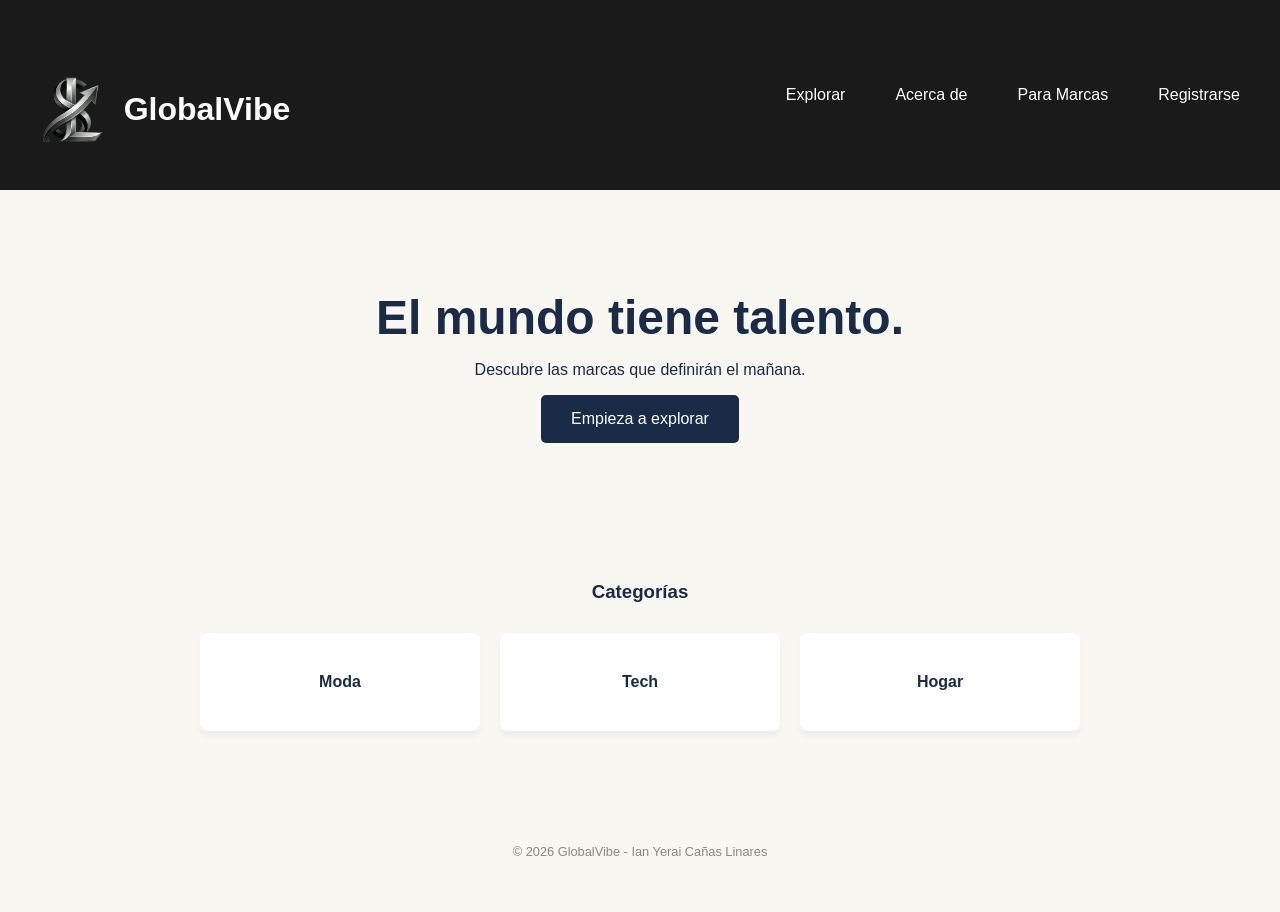
==== Ventana 1/index.html @ da9638cf "Ventana 1" ====
<!DOCTYPE html>
<html lang="es">
<head>
    <meta charset="UTF-8">
    <meta name="viewport" content="width=device-width, initial-scale=1.0">
    <link rel="stylesheet" href="CSS/index.css">
    <title>Marcas Emergentes</title>
</head>
<body>
    <header class="Encabezado">
        <div class="logo">
            <img src="Images/Log.png" width="10%" alt="">
            <h1>GlobalVibe</h1>
        </div>
        <nav class="Navegacion">
            <ul>
                <li><a href="#">Explorar</a></li>
                <li><a href="#">Acerca de</a></li>
                <li><a href="#">Para Marcas</a></li>
                <li><a href="#">Registrarse</a></li>
            </ul>
        </nav>
    </header>
    <main>
        <section>
            <h2>El mundo tiene talento.</h2>
            <p>Descubre las marcas que definirán el mañana.</p>
            <button>Empieza a explorar</button>
        </section>
        <section>
            <h3>Categorías</h3>
            <div>
                <article>Moda</article>
                <article>Tech</article>
                <article>Hogar</article>
            </div>
        </section>
    </main>
    <footer>
        <p>&copy; 2026 GlobalVibe - Ian Yerai Cañas Linares</p>
    </footer>

</body>
</html>
---- Ventana 1/CSS/index.css ----
body {
    font-family: 'Inter', sans-serif;
    margin: 0;
    padding: 0;
    background-color: #F9F7F2;
    color: #1A2B48;
}

header {
    display: flex;
    justify-content: space-between;
    align-items: center;
    padding: 20px 20px;
    background-color: #1a1a1a;
    color: white;
}
.logo  {
    display: flex;
    align-items: center;
    justify-content: left;
    padding: 20px;
}
.Navegacion {
    display: flex;
}
nav ul {
    display: flex;
    list-style: none;
    gap: 30px;
    margin: 0;
}
nav a {
    display: flex;
    text-decoration: none;
    color: white;
    font-weight: 500;
    padding-right: 20px;
}

section {
    padding: 60px 5%;
    text-align: center;
}

h2 {
    font-size: 3rem;
    margin-bottom: 10px;
}

button {
    background-color: #1A2B48;
    color: white;
    padding: 15px 30px;
    border: none;
    cursor: pointer;
    font-size: 1rem;
    border-radius: 5px;
}

div {
    display: flex;
    justify-content: center;
    gap: 20px;
    margin-top: 30px;
}

article {
    background-color: white;
    padding: 40px;
    border-radius: 8px;
    box-shadow: 0 4px 6px rgba(0,0,0,0.05);
    width: 200px;
    font-weight: bold;
}

footer {
    text-align: center;
    padding: 40px;
    font-size: 0.8rem;
    color: #888;
}
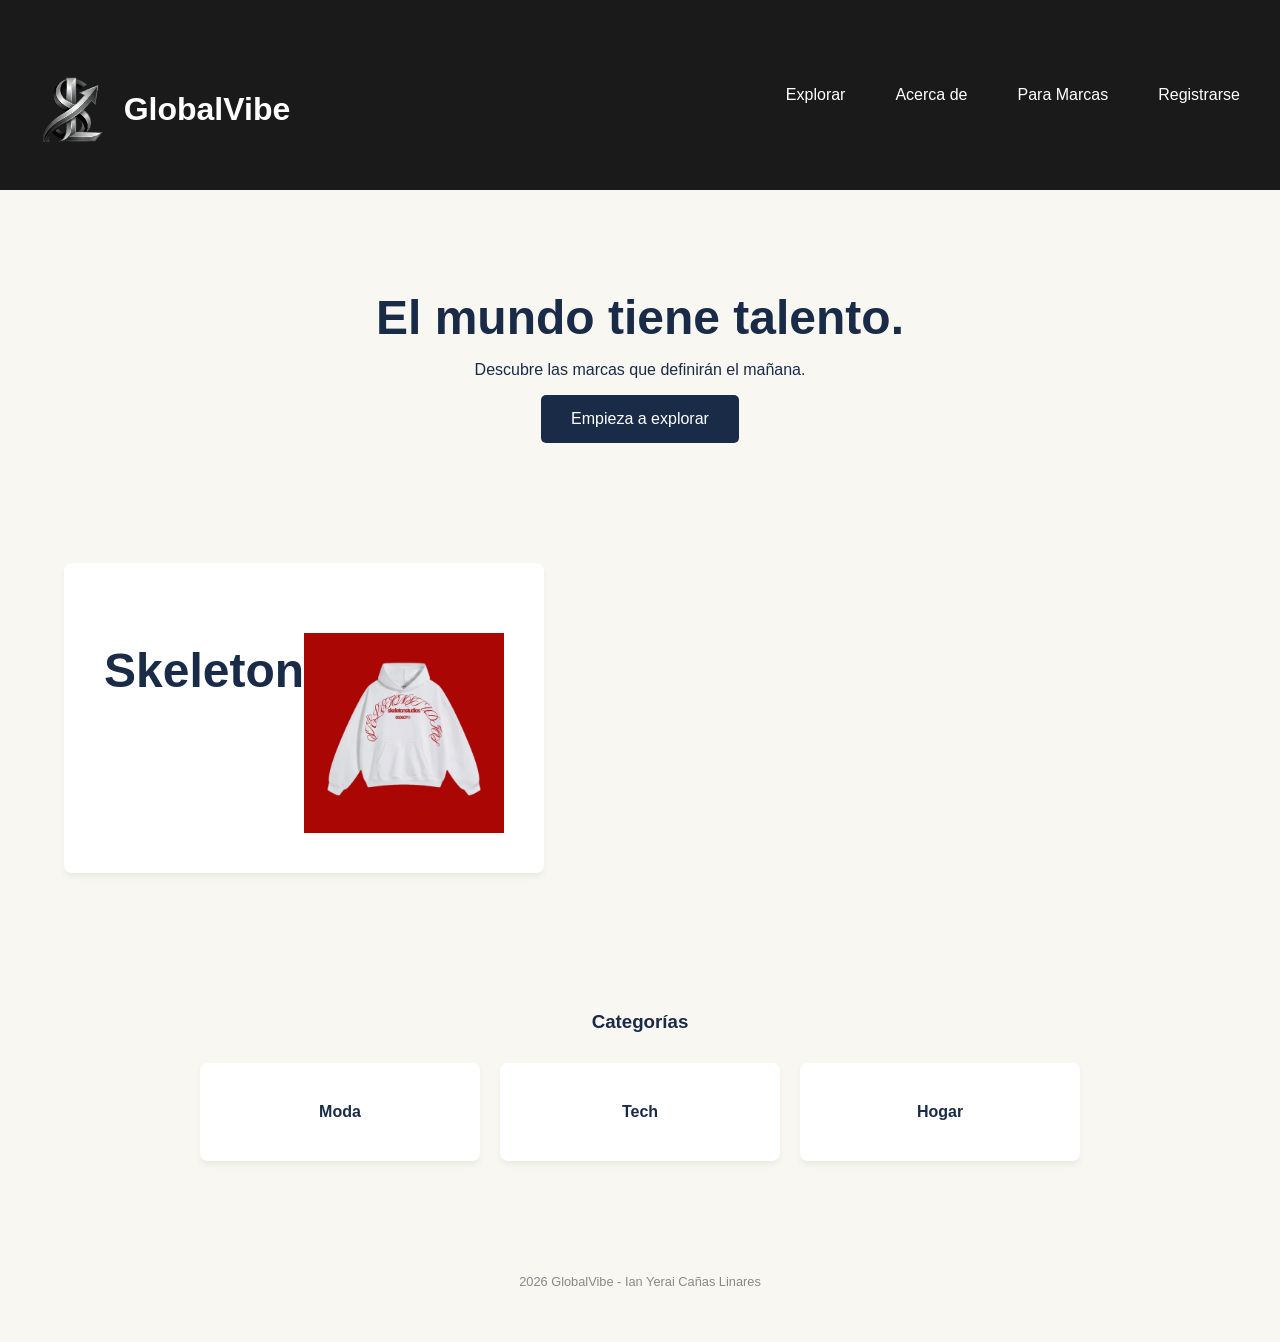
==== commit e6947774: "Release" ====
--- a/Ventana 1/index.html
+++ b/Ventana 1/index.html
@@ -4,6 +4,7 @@
     <meta charset="UTF-8">
     <meta name="viewport" content="width=device-width, initial-scale=1.0">
     <link rel="stylesheet" href="CSS/index.css">
+    <link rel="shortcut icon" href="Images/Log.ico" type="image/x-icon">
     <title>Marcas Emergentes</title>
 </head>
 <body>
@@ -14,10 +15,10 @@
         </div>
         <nav class="Navegacion">
             <ul>
-                <li><a href="#">Explorar</a></li>
+                <li><a href="/Ventana 3/index.html">Explorar</a></li>
                 <li><a href="#">Acerca de</a></li>
                 <li><a href="#">Para Marcas</a></li>
-                <li><a href="#">Registrarse</a></li>
+                <li><a href="/Ventana 2/index.html">Registrarse</a></li>
             </ul>
         </nav>
     </header>
@@ -26,6 +27,12 @@
             <h2>El mundo tiene talento.</h2>
             <p>Descubre las marcas que definirán el mañana.</p>
             <button>Empieza a explorar</button>
+        </section>
+        <section id="Skeleton"  class="Ske">
+            <article class="Skeleton">
+                <h2>Skeleton</h2>
+                <div class="UltimaCena"><img src="Images/hoddie---ltima-cena--1776465491877-zeobo70lesk (1).webp" width="100%" alt=""></div>
+            </article>
         </section>
         <section>
             <h3>Categorías</h3>
@@ -37,7 +44,7 @@
         </section>
     </main>
     <footer>
-        <p>&copy; 2026 GlobalVibe - Ian Yerai Cañas Linares</p>
+        <p>2026 GlobalVibe - Ian Yerai Cañas Linares</p>
     </footer>
 
 </body>
--- a/Ventana 1/CSS/index.css
+++ b/Ventana 1/CSS/index.css
@@ -36,7 +36,14 @@
     font-weight: 500;
     padding-right: 20px;
 }
-
+.Skeleton{
+    display: flex;
+    width: 400px;
+}
+.UltimaCena{
+    display: flex;
+    align-items: center;
+}
 section {
     padding: 60px 5%;
     text-align: center;
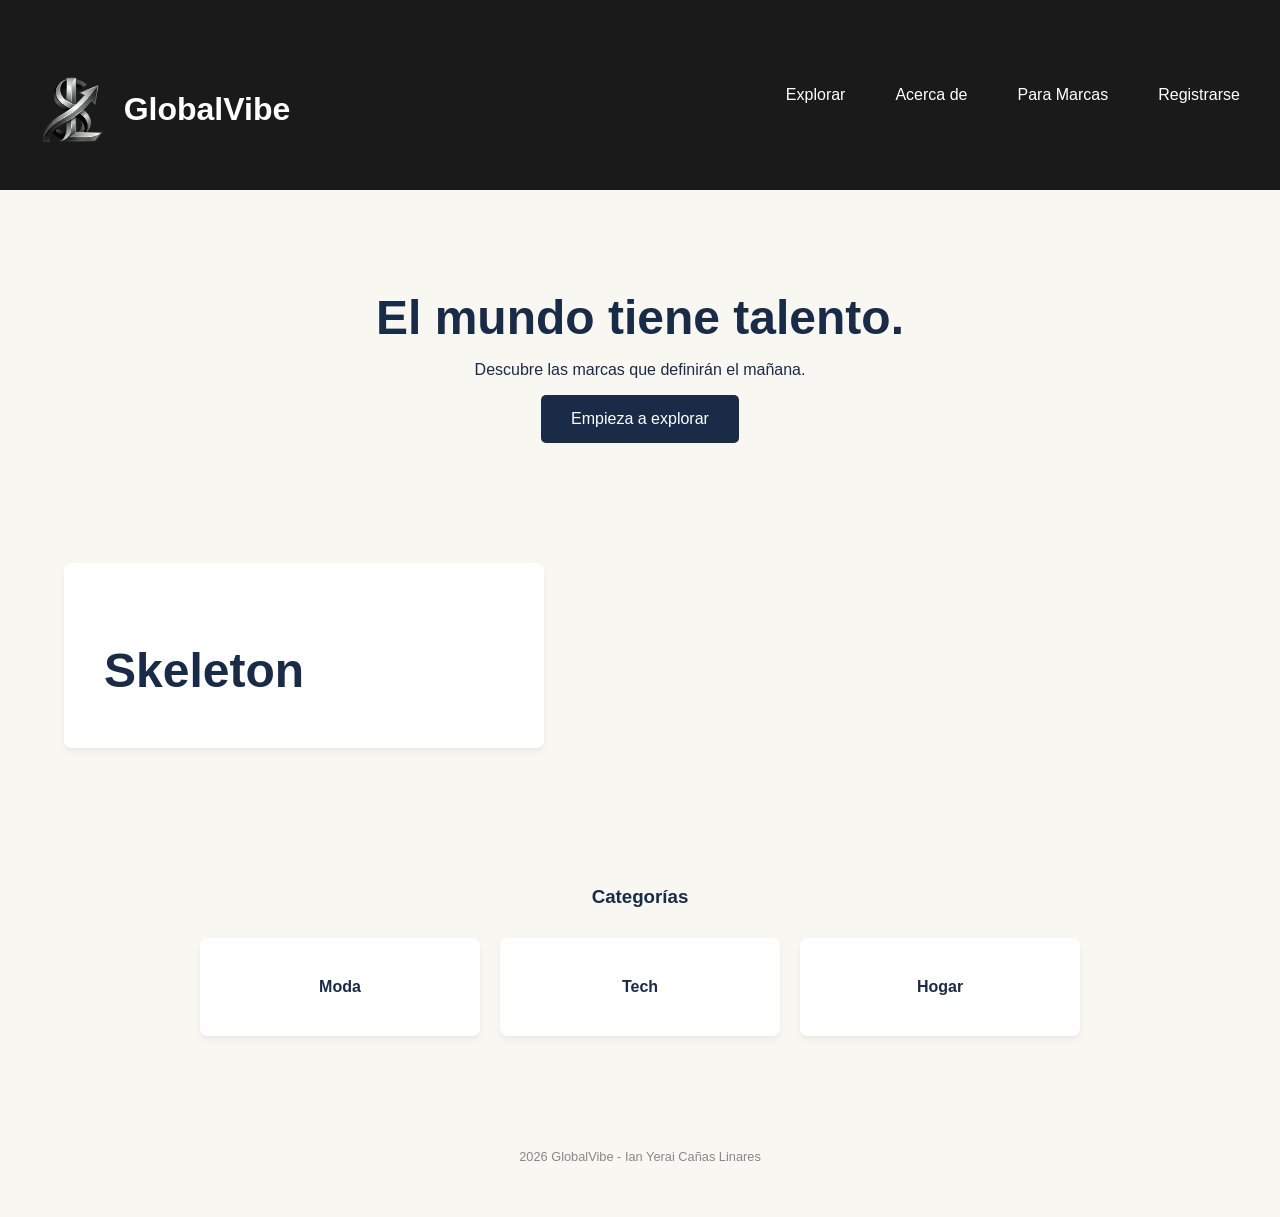
==== commit 1fff6481: "Ventana 1 y 2" ====
--- a/Ventana 1/index.html
+++ b/Ventana 1/index.html
@@ -5,7 +5,7 @@
     <meta name="viewport" content="width=device-width, initial-scale=1.0">
     <link rel="stylesheet" href="CSS/index.css">
     <link rel="shortcut icon" href="Images/Log.ico" type="image/x-icon">
-    <title>Marcas Emergentes</title>
+    <title>Supporting D-Marks</title>
 </head>
 <body>
     <header class="Encabezado">
@@ -26,12 +26,11 @@
         <section>
             <h2>El mundo tiene talento.</h2>
             <p>Descubre las marcas que definirán el mañana.</p>
-            <button>Empieza a explorar</button>
+            <button><a href="/Ventana 3/index.html"></a>Empieza a explorar</button>
         </section>
         <section id="Skeleton"  class="Ske">
             <article class="Skeleton">
                 <h2>Skeleton</h2>
-                <div class="UltimaCena"><img src="Images/hoddie---ltima-cena--1776465491877-zeobo70lesk (1).webp" width="100%" alt=""></div>
             </article>
         </section>
         <section>
--- a/Ventana 1/CSS/index.css
+++ b/Ventana 1/CSS/index.css
@@ -39,6 +39,7 @@
 .Skeleton{
     display: flex;
     width: 400px;
+    background-image: url(/Ventana\ 1/.UltimaCena);
 }
 .UltimaCena{
     display: flex;
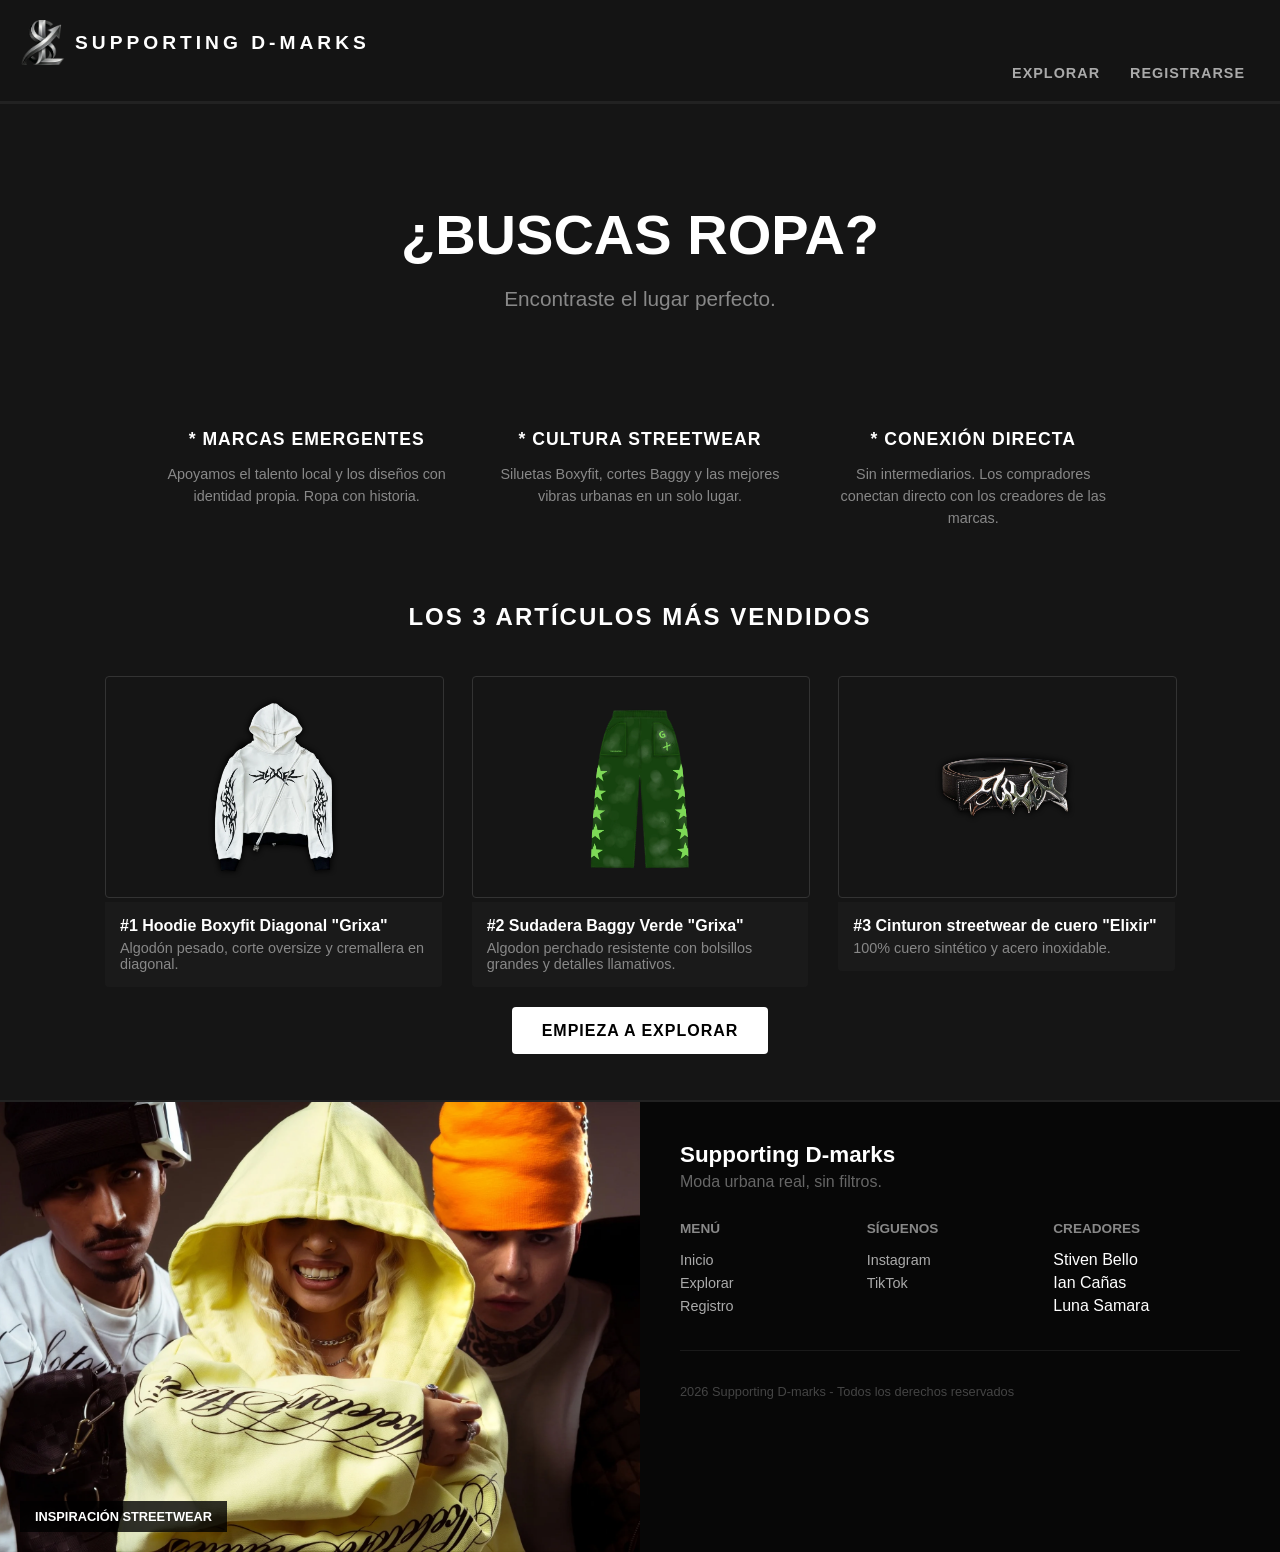
==== commit 37ba4a3e: "Ventana 1, 2 y 3 Finalizadas" ====
--- a/Ventana 1/index.html
+++ b/Ventana 1/index.html
@@ -2,49 +2,129 @@
 <html lang="es">
 <head>
     <meta charset="UTF-8">
-    <meta name="viewport" content="width=device-width, initial-scale=1.0">
-    <link rel="stylesheet" href="CSS/index.css">
-    <link rel="shortcut icon" href="Images/Log.ico" type="image/x-icon">
-    <title>Supporting D-Marks</title>
+    <title>Supporting D-marks | Inicio</title>
+    <link rel="stylesheet" href="/Ventana 1/CSS/index.css">
+    <link rel="shortcut icon" href="/Ventana 1/Images/Log.ico" type="image/x-icon">
 </head>
 <body>
-    <header class="Encabezado">
-        <div class="logo">
-            <img src="Images/Log.png" width="10%" alt="">
-            <h1>GlobalVibe</h1>
+
+    <div class="barra-navegacion">
+        <div class="contenedor-logo">
+            <img src="/Ventana 1/Images/Log.png " width="2%" class="imagen-logo" alt="Logo">
+            <b class="texto-logo">SUPPORTING D-MARKS</b>
         </div>
-        <nav class="Navegacion">
-            <ul>
-                <li><a href="/Ventana 3/index.html">Explorar</a></li>
-                <li><a href="#">Acerca de</a></li>
-                <li><a href="#">Para Marcas</a></li>
-                <li><a href="/Ventana 2/index.html">Registrarse</a></li>
-            </ul>
-        </nav>
-    </header>
-    <main>
-        <section>
-            <h2>El mundo tiene talento.</h2>
-            <p>Descubre las marcas que definirán el mañana.</p>
-            <button><a href="/Ventana 3/index.html"></a>Empieza a explorar</button>
-        </section>
-        <section id="Skeleton"  class="Ske">
-            <article class="Skeleton">
-                <h2>Skeleton</h2>
-            </article>
-        </section>
-        <section>
-            <h3>Categorías</h3>
-            <div>
-                <article>Moda</article>
-                <article>Tech</article>
-                <article>Hogar</article>
+        <div class="botones-menu">
+            <a href="/index.html">Explorar</a>
+            <a href="/Ventana 2/index.html">Registrarse</a>
+        </div>
+    </div>
+    
+    
+    <div class="seccion-productos" id="seccion-productos">
+        <div class="cuerpo-principal">
+            <h1 class="titulo-gigante">¿BUSCAS ROPA?</h1>
+            <p class="subtitulo">Encontraste el lugar perfecto.</p>
+        </div>
+        <div class="seccion-beneficios">
+        <div class="contenedor-beneficios">
+            
+            <div class="tarjeta-beneficio">
+                <h3>* MARCAS EMERGENTES</h3>
+                <p>Apoyamos el talento local y los diseños con identidad propia. Ropa con historia.</p>
             </div>
-        </section>
-    </main>
-    <footer>
-        <p>2026 GlobalVibe - Ian Yerai Cañas Linares</p>
-    </footer>
+
+            <div class="tarjeta-beneficio">
+                <h3>* CULTURA STREETWEAR</h3>
+                <p>Siluetas Boxyfit, cortes Baggy y las mejores vibras urbanas en un solo lugar.</p>
+            </div>
+
+            <div class="tarjeta-beneficio">
+                <h3>* CONEXIÓN DIRECTA</h3>
+                <p>Sin intermediarios. Los compradores conectan directo con los creadores de las marcas.</p>
+            </div>
+
+        </div>
+    </div>
+        <h2 class="titulo-seccion">LOS 3 ARTÍCULOS MÁS VENDIDOS</h2>
+        
+        <div class="contenedor-productos">
+            
+            <div class="tarjeta-producto">
+                <img src="/Ventana 3/IMAGENES/chaquetadiagonal.webp" class="foto-articulo">
+                <div class="info-articulo">
+                    <h4>#1 Hoodie Boxyfit Diagonal "Grixa"</h4>
+                    <p>Algodón pesado, corte oversize y cremallera en diagonal.</p>
+                </div>
+            </div>
+
+            <!-- Producto 2 -->
+            <div class="tarjeta-producto">
+                <img src="/Ventana 3/IMAGENES/14.png" class="foto-articulo">
+                <div class="info-articulo">
+                    <h4>#2 Sudadera Baggy Verde "Grixa" </h4>
+                    <p>Algodon perchado resistente con bolsillos grandes y detalles llamativos.</p>
+                </div>
+            </div>
+
+            <!-- Producto 3 -->
+            <div class="tarjeta-producto">
+                <img src="/Ventana 3/IMAGENES/cinturon.webp" class="foto-articulo">
+                <div class="info-articulo">
+                    <h4>#3 Cinturon streetwear de cuero "Elixir"</h4>
+                    <p>100% cuero sintético y acero inoxidable.</p>
+                </div>
+            </div>
+            
+        </div>
+        <div class="cuerpo-principal">
+            <a href="/index.html" class="boton-empezar">Empieza a explorar</a>
+        </div>
+    </div>
+
+    <!-- 4. SECCIÓN DIVIDIDA EN LA MITAD ABAJO (FOTO MODELO Y FOOTER) -->
+    <div class="seccion-inferior-dividida">
+        
+        <!-- Mitad Izquierda: Foto del modelo -->
+        <div class="mitad-modelo">
+            <img src="/Ventana 1/Images/Fondo.webp" class="foto-modelo">
+            <div class="texto-foto">INSPIRACIÓN STREETWEAR</div>
+        </div>
+
+        <!-- Mitad Derecha: Pie de Página (Footer) -->
+        <div class="mitad-footer">
+            
+            <div class="encabezado-footer">
+                <h3>Supporting D-marks</h3>
+                <p>Moda urbana real, sin filtros.</p>
+            </div>
+
+            <div class="bloque-links">
+                <h4>Menú</h4>
+                <p><a href="index.html">Inicio</a></p>
+                <p><a href="#seccion-productos">Explorar</a></p>
+                <p><a href="registro.html">Registro</a></p>
+            </div>
+
+            <div class="bloque-links">
+                <h4>Síguenos</h4>
+                <p><a href="#">Instagram</a></p>
+                <p><a href="#">TikTok</a></p>
+            </div>
+
+            <div class="bloque-links">
+                <h4>Creadores</h4>
+                <p>Stiven Bello</p>
+                <p>Ian Cañas</p>
+                <p>Luna Samara</p>
+            </div>
+
+            <div class="derechos-autor">
+                <p>2026 Supporting D-marks - Todos los derechos reservados</p>
+            </div>
+
+        </div>
+
+    </div>
 
 </body>
 </html>
--- a/Ventana 1/CSS/index.css
+++ b/Ventana 1/CSS/index.css
@@ -1,89 +1,262 @@
+
 body {
-    font-family: 'Inter', sans-serif;
+    background-color: rgba(0, 0, 0, 0.75); 
+    background-blend-mode: overlay;
+    color: #ffffff;
+    font-family: sans-serif;
     margin: 0;
     padding: 0;
-    background-color: #F9F7F2;
-    color: #1A2B48;
-}
-
-header {
+}
+
+/* --- BARRA DE NAVEGACIÓN --- */
+.barra-navegacion {
+    background-color: #141414;
+    padding: 20px;
+    border-bottom: 1px solid #222;
+    overflow: hidden;
+    text-align: center;
+}
+
+.contenedor-logo {
     display: flex;
-    justify-content: space-between;
+    justify-content: flex-start;
     align-items: center;
-    padding: 20px 20px;
-    background-color: #1a1a1a;
-    color: white;
-}
-.logo  {
+}
+.imagen-logo {
+    width: 45px;
+    height: 45px;
+    object-fit: cover;
+    border-radius: 4px;
+    display: inline-block;
+    vertical-align: middle;
+    margin-right: 10px;
+}
+.texto-logo {
+    font-size: 1.2rem;
+    letter-spacing: 4px;
+    font-weight: bold;
+    display: inline-block;
+    vertical-align: middle;
+}
+
+.botones-menu {
     display: flex;
     align-items: center;
-    justify-content: left;
+    float:inline-end;
+}
+
+.botones-menu a {
+    color: #aaa;
+    text-decoration: none;
+    margin: 0 15px;
+    font-weight: bold;
+    font-size: 0.9rem;
+    text-transform: uppercase;
+    letter-spacing: 1px;
+    align-items: center;
+}
+
+.botones-menu a:hover {
+    color: #fff;
+}
+
+.cuerpo-principal {
+    text-align: center;
+    padding: 20px 20px;
+}
+
+.titulo-gigante {
+    font-size: 3.5rem;
+    margin-bottom: 10px;
+}
+
+.subtitulo {
+    color: #888;
+    font-size: 1.3rem;
+    margin-bottom: 40px;
+}
+
+.boton-empezar {
+    background-color: #ffffff;
+    color: #000000;
+    text-decoration: none;
+    padding: 15px 30px;
+    font-weight: bold;
+    border-radius: 4px;
+    text-transform: uppercase;
+    letter-spacing: 1px;
+}
+
+.seccion-beneficios {
+    padding: 20px 20px 20px 20px;
+    text-align: center;
+}
+
+.contenedor-beneficios {
+    max-width: 1000px;
+    margin: 0 auto;
+    overflow: hidden; 
+}
+
+.tarjeta-beneficio {
+    width: 33.33%;
+    float: left;
     padding: 20px;
-}
-.Navegacion {
-    display: flex;
-}
-nav ul {
-    display: flex;
-    list-style: none;
-    gap: 30px;
+    box-sizing: border-box;
+}
+
+.tarjeta-beneficio h3 {
+    font-size: 1.1rem;
+    margin-bottom: 10px;
+    letter-spacing: 1px;
+    color: #ffffff;
+}
+
+.tarjeta-beneficio p {
+    font-size: 0.9rem;
+    color: #888;
+    line-height: 1.5; 
+}
+.seccion-productos {
+    background-color: rgba(17, 17, 17, 0.9);
+    padding: 40px 20px;
+    text-align: center;
+    border-top: 2px solid #222;
+}
+
+.titulo-seccion {
+    margin-bottom: 30px;
+    font-size: 1.5rem;
+    letter-spacing: 2px;
+}
+
+.contenedor-productos {
+    max-width: 1100px;
+    margin: 0 auto;
+    overflow: hidden;
+}
+
+.tarjeta-producto {
+    width: 33.33%;
+    float: left;
+    padding: 15px;
+    box-sizing: border-box;
+    transition: 0.3s;
+}
+.tarjeta-producto:hover {
+    transform: scale(1.05);
+}
+
+.foto-articulo {
+    width: 100%;
+    height: 220px;
+    object-fit:contain;
+    border-radius: 4px;
+    border: 1px solid #333;
+}
+
+.info-articulo {
+    background-color: #1a1a1a;
+    padding: 15px;
+    text-align: left;
+    border-radius: 0 0 4px 4px;
+}
+
+.info-articulo h4 {
+    margin: 0 0 5px 0;
+}
+
+.info-articulo p {
     margin: 0;
-}
-nav a {
-    display: flex;
+    color: #888;
+    font-size: 0.9rem;
+}
+
+
+.seccion-inferior-dividida {
+    width: 100%;
+    overflow: hidden; 
+    border-top: 2px solid #222;
+    background-color: #070707;
+}
+
+
+.mitad-modelo {
+    width: 50%;
+    float: left;
+    position: relative;
+}
+
+.foto-modelo {
+    width: 100%;
+    height: 450px; 
+    object-fit: cover;
+    display: block;
+}
+
+.texto-foto {
+    position: absolute;
+    bottom: 20px;
+    left: 20px;
+    background-color: rgba(0, 0, 0, 0.8);
+    padding: 8px 15px;
+    font-size: 0.8rem;
+    font-weight: bold;
+}
+
+.mitad-footer {
+    width: 50%;
+    float: left;
+    padding: 40px;
+    box-sizing: border-box;
+}
+
+.encabezado-footer {
+    margin-bottom: 30px;
+}
+
+.encabezado-footer h3 {
+    margin: 0 0 5px 0;
+    font-size: 1.4rem;
+}
+
+.encabezado-footer p {
+    margin: 0;
+    color: #666;
+}
+
+.bloque-links {
+    width: 33.33%;
+    float: left;
+    margin-bottom: 30px;
+}
+
+.bloque-links h4 {
+    margin: 0 0 15px 0;
+    color: #888;
+    text-transform: uppercase;
+    font-size: 0.85rem;
+}
+
+.bloque-links p {
+    margin: 5px 0;
+}
+
+.bloque-links a {
+    color: #aaa;
     text-decoration: none;
-    color: white;
-    font-weight: 500;
-    padding-right: 20px;
-}
-.Skeleton{
-    display: flex;
-    width: 400px;
-    background-image: url(/Ventana\ 1/.UltimaCena);
-}
-.UltimaCena{
-    display: flex;
-    align-items: center;
-}
-section {
-    padding: 60px 5%;
-    text-align: center;
-}
-
-h2 {
-    font-size: 3rem;
-    margin-bottom: 10px;
-}
-
-button {
-    background-color: #1A2B48;
-    color: white;
-    padding: 15px 30px;
-    border: none;
-    cursor: pointer;
-    font-size: 1rem;
-    border-radius: 5px;
-}
-
-div {
-    display: flex;
-    justify-content: center;
-    gap: 20px;
-    margin-top: 30px;
-}
-
-article {
-    background-color: white;
-    padding: 40px;
-    border-radius: 8px;
-    box-shadow: 0 4px 6px rgba(0,0,0,0.05);
-    width: 200px;
-    font-weight: bold;
-}
-
-footer {
-    text-align: center;
-    padding: 40px;
+    font-size: 0.9rem;
+}
+
+.bloque-links a:hover {
+    color: #fff;
+}
+
+.derechos-autor {
+    width: 100%;
+    float: left;
+    border-top: 1px solid #1a1a1a;
+    padding-top: 20px;
+    color: #444;
     font-size: 0.8rem;
-    color: #888;
 }
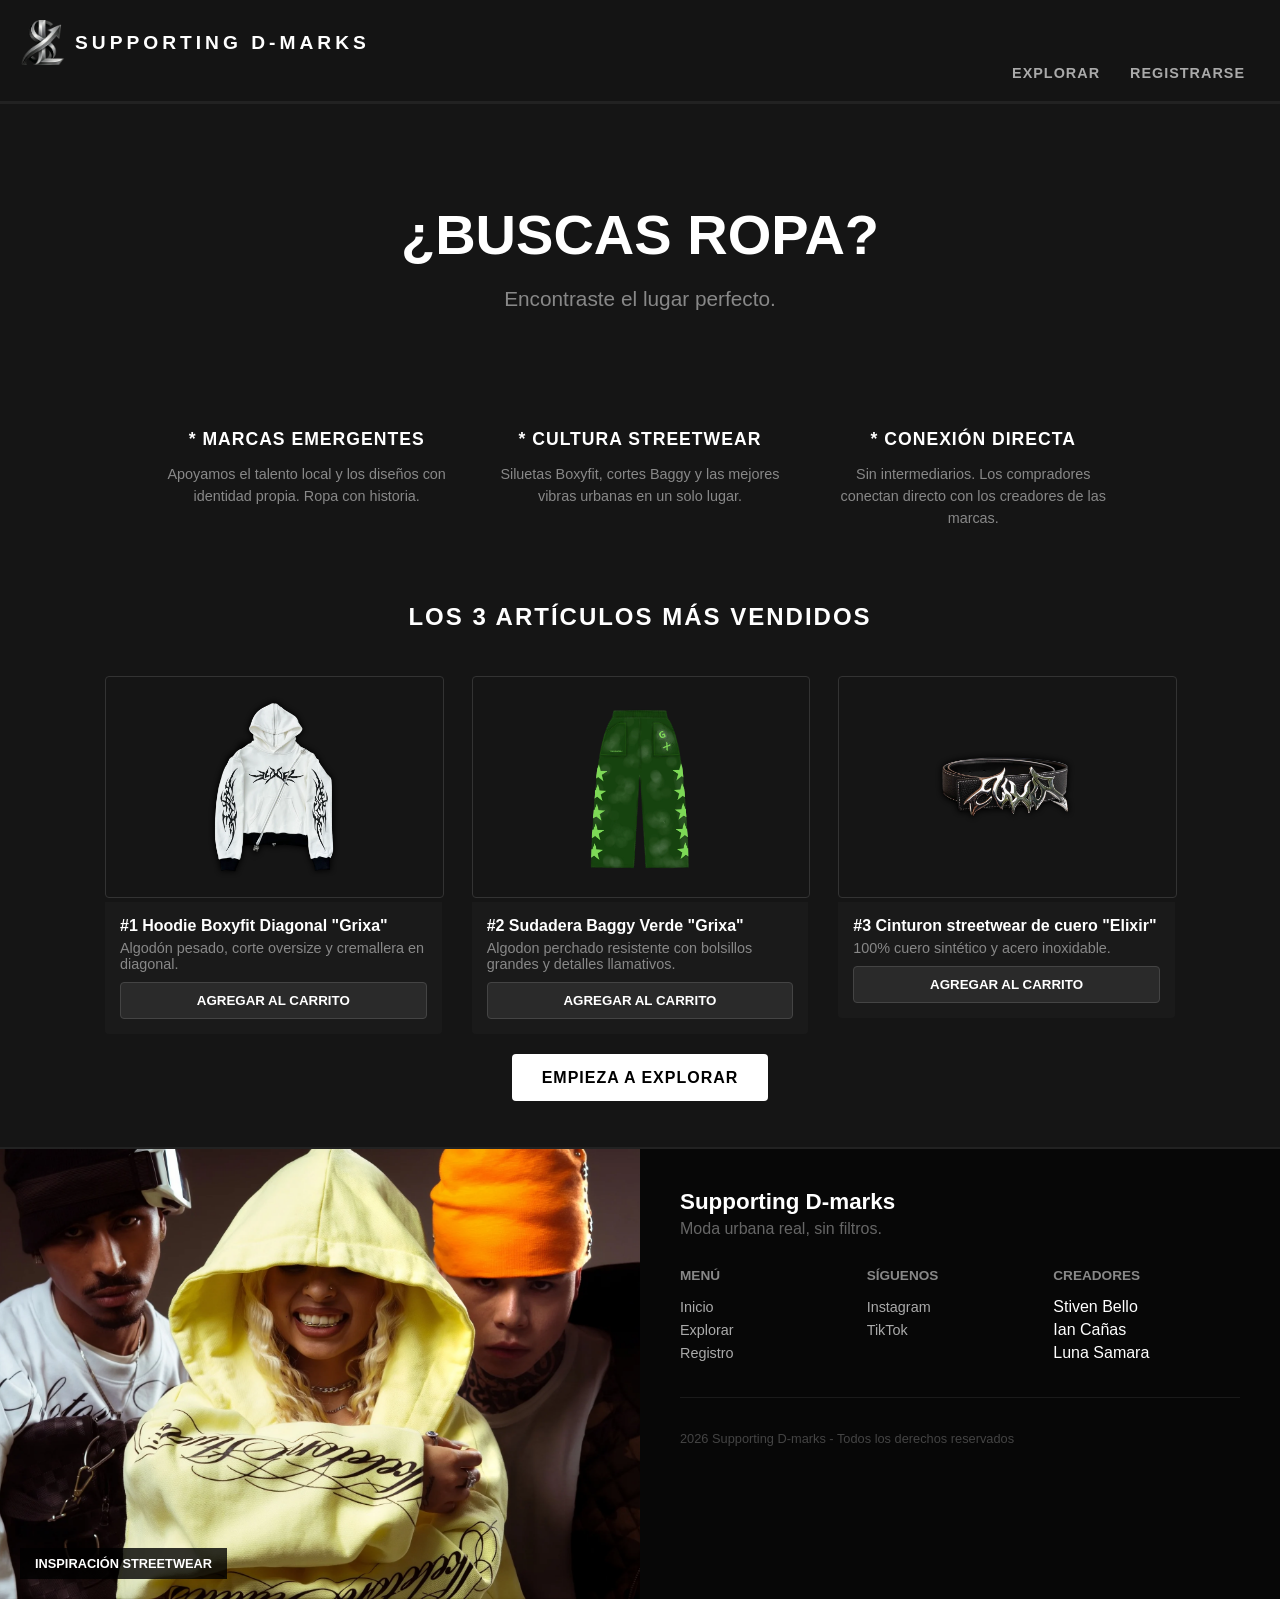
==== commit 1cc3464c: "Ventana 1" ====
--- a/Ventana 1/index.html
+++ b/Ventana 1/index.html
@@ -57,7 +57,7 @@
                 </div>
             </div>
 
-            <!-- Producto 2 -->
+            
             <div class="tarjeta-producto">
                 <img src="/Ventana 3/IMAGENES/14.png" class="foto-articulo">
                 <div class="info-articulo">
@@ -66,7 +66,7 @@
                 </div>
             </div>
 
-            <!-- Producto 3 -->
+           
             <div class="tarjeta-producto">
                 <img src="/Ventana 3/IMAGENES/cinturon.webp" class="foto-articulo">
                 <div class="info-articulo">
@@ -80,17 +80,12 @@
             <a href="/index.html" class="boton-empezar">Empieza a explorar</a>
         </div>
     </div>
-
-    <!-- 4. SECCIÓN DIVIDIDA EN LA MITAD ABAJO (FOTO MODELO Y FOOTER) -->
     <div class="seccion-inferior-dividida">
-        
-        <!-- Mitad Izquierda: Foto del modelo -->
         <div class="mitad-modelo">
             <img src="/Ventana 1/Images/Fondo.webp" class="foto-modelo">
             <div class="texto-foto">INSPIRACIÓN STREETWEAR</div>
         </div>
 
-        <!-- Mitad Derecha: Pie de Página (Footer) -->
         <div class="mitad-footer">
             
             <div class="encabezado-footer">
@@ -100,9 +95,9 @@
 
             <div class="bloque-links">
                 <h4>Menú</h4>
-                <p><a href="index.html">Inicio</a></p>
-                <p><a href="#seccion-productos">Explorar</a></p>
-                <p><a href="registro.html">Registro</a></p>
+                <p><a href="/Ventana 1/index.html">Inicio</a></p>
+                <p><a href="/index.html">Explorar</a></p>
+                <p><a href="/Ventana 2/index.html">Registro</a></p>
             </div>
 
             <div class="bloque-links">
@@ -125,6 +120,6 @@
         </div>
 
     </div>
-
+    <script src="/Ventana 1/JS/script.js"></script>
 </body>
 </html>
